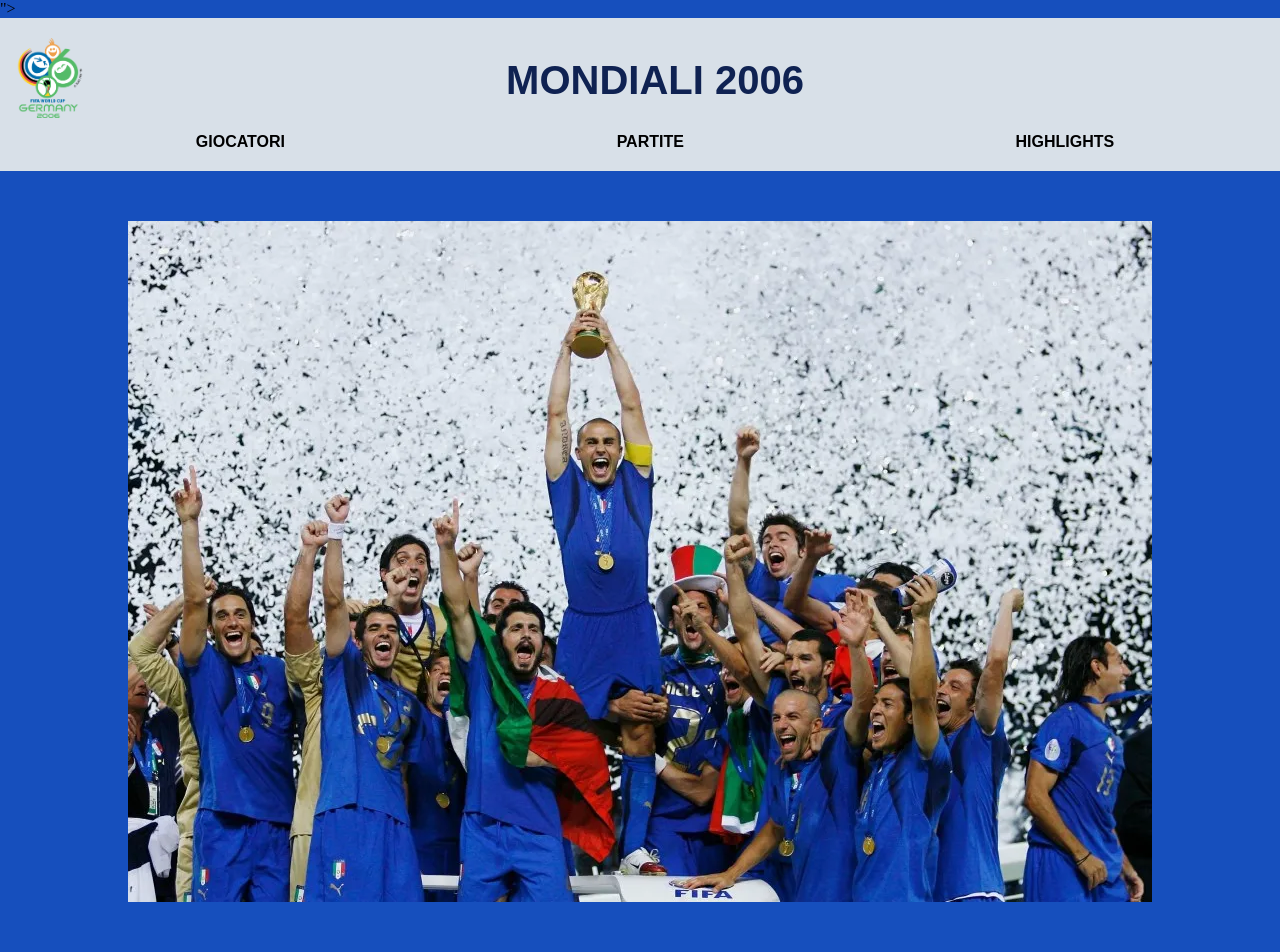
==== principale/index.html @ e50d3bcb "inserimento delle pagine nell'index" ====
<html>
    <head>
        <title>Mondiali 2006</title>">
        <link rel="stylesheet" href="../css/style-pagina-principale.css">
    </head>

    <body>
        <header>
            <h1 id="titolo-header" id="menu-principale">MONDIALI 2006</h1>
            <ul id="menu-principale">
                <li><a href="../pagine/giocatori.html"> GIOCATORI</a></li>
                <li><a href="../pagine/partite.html"> PARTITE</a></li>
                <li><a href="../pagine/highlights.html"> HIGHLIGHTS</a></li>
            </ul>
            <div>
                <a href="../pagine/info-generali.html">
                    <img src="../immagini/logo.png" alt="" class="logo"> 
                </a>
            </div>
        </header>

        <main>
            <img src="../immagini/foto pag home.webp" alt="" class="img-centrata">
        </main>
    </body>
</html>
---- css/style-pagina-principale.css ----
body{
    background-color: #164fbd;
    margin: 0;
    padding: 0;
}

header{
    background: #d8e0e8; padding: 25px 15px 5px 15px; width: 100%;
    font-family: Arial;
    width: 100%;
    position: relative; 
}

#menu-principale{
    display: flex;
    justify-content: space-around;
    align-items: center;
    padding: 15px;      
    margin: 0;
    list-style: none;  
}

#menu-principale li {
    margin: 0 10px;       
    text-decoration: none;
    color: #000;
    
}

a {
    text-decoration: none;
    color: #000;
    font-weight: bold;
}

.img-centrata{
    display: block;
    margin: 50px auto;
    
}

.img-res{
    width: 100%; height: auto;
}

header .logo {
    width: 80px;                 
    height: auto;                
    position: absolute;          
    top: 20px;                   
    left: 10px;                  
}

#titolo-header {
    text-align: center;
    margin: 0;
    color: #0f2252;           
    font-size: 40px;       
    font-weight: bold; 
    padding: 15px;    
}

.logo a {}
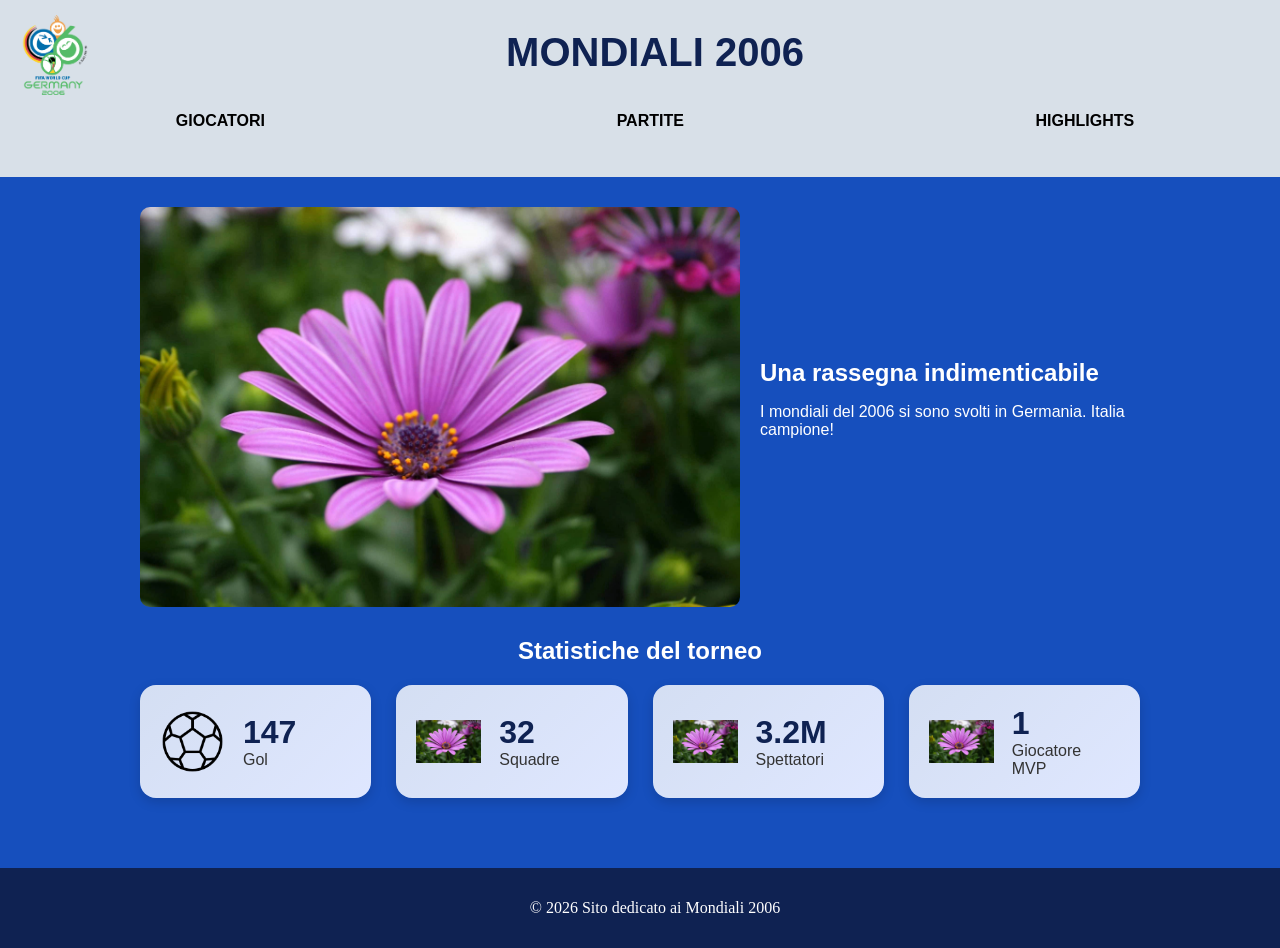
==== commit 1ace8977: "inizio abbellimento e sistemazione pagina home" ====
--- a/principale/index.html
+++ b/principale/index.html
@@ -1,6 +1,6 @@
 <html>
     <head>
-        <title>Mondiali 2006</title>">
+        <title>Mondiali 2006</title>
         <link rel="stylesheet" href="../css/style-pagina-principale.css">
     </head>
 
@@ -13,14 +13,59 @@
                 <li><a href="../pagine/highlights.html"> HIGHLIGHTS</a></li>
             </ul>
             <div>
-                <a href="../pagine/info-generali.html">
-                    <img src="../immagini/logo.png" alt="" class="logo"> 
-                </a>
+                <img src="../immagini/logo.png" alt="" class="logo"> 
             </div>
         </header>
 
         <main>
-            <img src="../immagini/foto pag home.webp" alt="" class="img-centrata">
+            <section class="hero"> 
+                <img src="../immagini/Foto.webp" alt="Germania 2006" class="hero-img"> 
+                <div class="hero-text"> 
+                    <h2>Una rassegna indimenticabile</h2> 
+                    <p>I mondiali del 2006 si sono svolti in Germania. Italia campione!</p> 
+                </div> 
+            </section>
+
+            <section class="stats-section" aria-labelledby="stats-title"> 
+                <h2 id="stats-title">Statistiche del torneo</h2> 
+                <div class="stats-row"> 
+                    <div class="stat"> 
+                        <img src="../immagini/icona .png" alt="Gol" class="stat-icon"> 
+                        <div class="stat-body"> 
+                            <div class="stat-number">147</div> 
+                            <div class="stat-label">Gol</div> 
+                        </div> 
+                    </div> 
+
+                    <div class="stat"> 
+                        <img src="../immagini/Foto.webp" alt="Squadre" class="stat-icon"> 
+                        <div class="stat-body"> 
+                            <div class="stat-number">32</div> 
+                            <div class="stat-label">Squadre</div> 
+                        </div> 
+                    </div> 
+                    <div class="stat"> 
+                        <img src="../immagini/Foto.webp" alt="Spettatori" class="stat-icon"> 
+                        <div class="stat-body"> 
+                            <div class="stat-number">3.2M</div> 
+                            <div class="stat-label">Spettatori</div> 
+                        </div> 
+                    </div> 
+                    <div class="stat"> 
+                        <img src="../immagini/Foto.webp" alt="Giocatore MVP" class="stat-icon"> 
+                        <div class="stat-body"> 
+                            <div class="stat-number">1</div> 
+                            <div class="stat-label">Giocatore MVP</div> 
+                        </div> 
+                    </div> 
+                </div> 
+            </section>
+
         </main>
+        
     </body>
+
+    <footer>
+    <p>© 2026 Sito dedicato ai Mondiali 2006</p>
+  </footer>
 </html>
--- a/css/style-pagina-principale.css
+++ b/css/style-pagina-principale.css
@@ -1,13 +1,15 @@
+body,
+html{padding:0; margin:0;}
+
 body{
     background-color: #164fbd;
-    margin: 0;
-    padding: 0;
 }
 
 header{
-    background: #d8e0e8; padding: 25px 15px 5px 15px; width: 100%;
+    background: #d8e0e8; 
+    padding: 20px 15px; 
+    width: 100%;
     font-family: Arial;
-    width: 100%;
     position: relative; 
 }
 
@@ -15,15 +17,17 @@
     display: flex;
     justify-content: space-around;
     align-items: center;
-    padding: 15px;      
+    gap: 30px;
+    padding: 15px 0;      
     margin: 0;
     list-style: none;  
 }
 
 #menu-principale li {
-    margin: 0 10px;       
+    margin: 0;       
     text-decoration: none;
     color: #000;
+    font-size: 16px;
     
 }
 
@@ -31,6 +35,19 @@
     text-decoration: none;
     color: #000;
     font-weight: bold;
+}
+#menu-principale li a {
+    display: block;
+    padding: 12px 20px;
+    border-radius: 5px;
+    transition: all 0.3s ease;
+}
+
+#menu-principale li a:hover {
+    background-color: #164fbd;
+    color: #d8e0e8;
+    transform: scale(1.05);
+    box-shadow: 0 4px 8px rgba(0, 0, 0, 0.2);
 }
 
 .img-centrata{
@@ -40,15 +57,16 @@
 }
 
 .img-res{
-    width: 100%; height: auto;
+    width: 100%; 
+    height: auto;
 }
 
 header .logo {
     width: 80px;                 
     height: auto;                
     position: absolute;          
-    top: 20px;                   
-    left: 10px;                  
+    top: 15px;                   
+    left: 15px;                  
 }
 
 #titolo-header {
@@ -57,7 +75,81 @@
     color: #0f2252;           
     font-size: 40px;       
     font-weight: bold; 
-    padding: 15px;    
+    padding: 10px 80px;    
 }
 
-.logo a {}+main {
+    max-width: 1000px;
+    margin: 0 auto;
+    padding: 30px 15px;
+    color: #fff;
+    font-family: Arial, sans-serif;
+}
+
+.hero { display: flex; gap: 20px; align-items: center; margin-bottom: 30px; } 
+.hero-img { width: 60%; max-width: 600px; height: auto; border-radius: 10px; object-fit: cover; } 
+.hero-text h2 { margin: 0 0 8px 0; }
+
+.stats-section {
+  margin: 20px 0 40px;
+}
+
+.stats-section h2 {
+  margin-bottom: 20px;
+  text-align: center;
+}
+
+.stats-row {
+  display: flex;
+  gap: 25px;
+  justify-content: space-between;
+  flex-wrap: nowrap;
+}
+
+.stat {
+  flex: 1;
+  display: flex;
+  align-items: center;
+  gap: 18px;
+  padding: 20px;
+  border-radius: 16px;
+
+  background: linear-gradient(135deg, #ffffffd0, #dfe7ff);
+
+  box-shadow: 0 4px 12px rgba(0,0,0,0.15);
+
+  transition: transform .25s ease, box-shadow .25s ease;
+}
+
+.stat:hover {
+  transform: translateY(-6px) scale(1.03);
+  box-shadow: 0 8px 20px rgba(0,0,0,0.25);
+}
+
+.stat-icon {
+  width: 65px;
+  height: 65px;
+  object-fit: contain;
+}
+
+.stat-number {
+  font-size: 2rem;
+  font-weight: 700;
+  color: #0f2252;
+}
+
+.stat-label {
+  font-size: 1rem;
+  color: #333;
+}
+
+
+
+
+footer {
+    text-align: center;
+    padding: 15px;
+    background: #0f2252;
+    color: #fff;
+    width: 100%;
+}
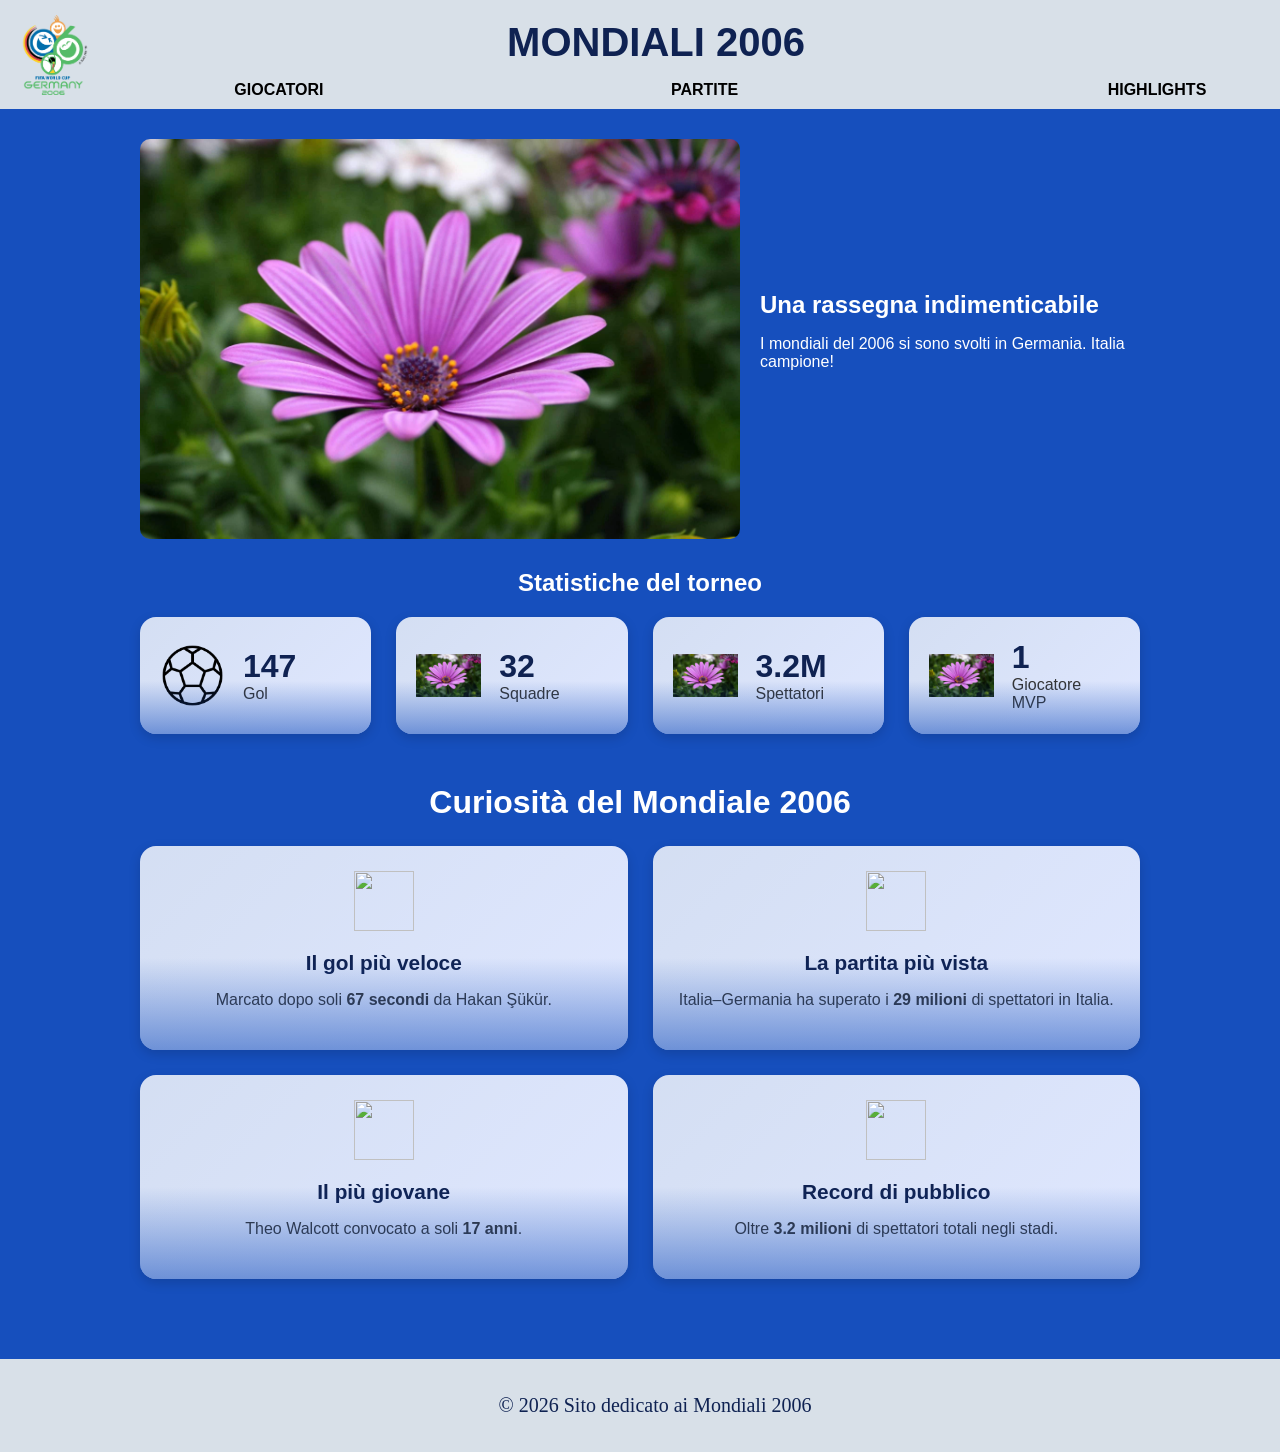
==== commit a1fcfba8: "continuo sistemazione e abbellimento pagina principale" ====
--- a/principale/index.html
+++ b/principale/index.html
@@ -61,6 +61,39 @@
                 </div> 
             </section>
 
+            <section class="curiosita-section">
+                <h2 class="curiosita-title">Curiosità del Mondiale 2006</h2>
+                
+                <div class="curiosita-grid">
+
+                    <div class="curiosita-card">
+                        <img src="../immagini/icona-gol.png" class="curiosita-icon" alt="">
+                        <h3>Il gol più veloce</h3>
+                        <p>Marcato dopo soli <strong>67 secondi</strong> da Hakan Şükür.</p>
+                    </div>
+
+                    <div class="curiosita-card">
+                        <img src="../immagini/icona-stadio.png" class="curiosita-icon" alt="">
+                        <h3>La partita più vista</h3>
+                        <p>Italia–Germania ha superato i <strong>29 milioni</strong> di spettatori in Italia.</p>
+                    </div>
+
+                    <div class="curiosita-card">
+                        <img src="../immagini/icona-giocatore.png" class="curiosita-icon" alt="">
+                        <h3>Il più giovane</h3>
+                        <p>Theo Walcott convocato a soli <strong>17 anni</strong>.</p>
+                    </div>
+
+                    <div class="curiosita-card">
+                        <img src="../immagini/icona-trofeo.png" class="curiosita-icon" alt="">
+                        <h3>Record di pubblico</h3>
+                        <p>Oltre <strong>3.2 milioni</strong> di spettatori totali negli stadi.</p>
+                    </div>
+
+                </div>
+            </section>
+
+
         </main>
         
     </body>
--- a/css/style-pagina-principale.css
+++ b/css/style-pagina-principale.css
@@ -6,20 +6,22 @@
 }
 
 header{
-    background: #d8e0e8; 
-    padding: 20px 15px; 
+    background: #d8e0e8;
+    padding: 20px 16px;  
     width: 100%;
     font-family: Arial;
-    position: relative; 
-}
+    position: relative;
+}
+
+
 
 #menu-principale{
     display: flex;
     justify-content: space-around;
     align-items: center;
     gap: 30px;
-    padding: 15px 0;      
-    margin: 0;
+    padding: 0; 
+    margin-top: 8px;    
     list-style: none;  
 }
 
@@ -38,16 +40,15 @@
 }
 #menu-principale li a {
     display: block;
-    padding: 12px 20px;
-    border-radius: 5px;
+    padding: 10px 15px;
     transition: all 0.3s ease;
+    position: absolute;
+    bottom: 0;
 }
 
 #menu-principale li a:hover {
     background-color: #164fbd;
     color: #d8e0e8;
-    transform: scale(1.05);
-    box-shadow: 0 4px 8px rgba(0, 0, 0, 0.2);
 }
 
 .img-centrata{
@@ -75,7 +76,7 @@
     color: #0f2252;           
     font-size: 40px;       
     font-weight: bold; 
-    padding: 10px 80px;    
+    padding: 0;    
 }
 
 main {
@@ -91,56 +92,130 @@
 .hero-text h2 { margin: 0 0 8px 0; }
 
 .stats-section {
-  margin: 20px 0 40px;
+    margin: 20px 0 40px;
 }
 
 .stats-section h2 {
-  margin-bottom: 20px;
-  text-align: center;
+    margin-bottom: 20px;
+    text-align: center;
 }
 
 .stats-row {
-  display: flex;
-  gap: 25px;
-  justify-content: space-between;
-  flex-wrap: nowrap;
-}
+    display: flex;
+    gap: 25px;
+    justify-content: space-between;
+    flex-wrap: nowrap;
+}
+
 
 .stat {
-  flex: 1;
-  display: flex;
-  align-items: center;
-  gap: 18px;
-  padding: 20px;
-  border-radius: 16px;
-
-  background: linear-gradient(135deg, #ffffffd0, #dfe7ff);
-
-  box-shadow: 0 4px 12px rgba(0,0,0,0.15);
-
-  transition: transform .25s ease, box-shadow .25s ease;
+    flex: 1;
+    display: flex;
+    align-items: center;
+    gap: 18px;
+    padding: 22px 20px;
+    border-radius: 16px;
+    position: relative;
+    overflow: hidden;
+    background: linear-gradient(135deg, #ffffffd0, #dfe7ff);
+    box-shadow: 0 4px 12px rgba(0,0,0,0.15);
+    transition: transform .25s ease, box-shadow .25s ease;
 }
 
 .stat:hover {
-  transform: translateY(-6px) scale(1.03);
-  box-shadow: 0 8px 20px rgba(0,0,0,0.25);
+    transform: translateY(-6px) scale(1.03);
+    box-shadow: 0 8px 20px rgba(0,0,0,0.25);
+}
+
+.stat::after {
+    content: "";
+    position: absolute;
+    bottom: 0;
+    left: 0;
+    width: 100%;
+    height: 45%;
+    background: linear-gradient(to top, rgba(22, 79, 189, 0.55), rgba(22, 79, 189, 0));
+    pointer-events: none;
 }
 
 .stat-icon {
-  width: 65px;
-  height: 65px;
-  object-fit: contain;
+    width: 65px;
+    height: 65px;
+    object-fit: contain;
 }
 
 .stat-number {
-  font-size: 2rem;
-  font-weight: 700;
-  color: #0f2252;
+    font-size: 2rem;
+    font-weight: 700;
+    color: #0f2252;
 }
 
 .stat-label {
-  font-size: 1rem;
-  color: #333;
+    font-size: 1rem;
+    color: #333;
+}
+
+
+
+.curiosita-section {
+    margin: 50px 0;
+    text-align: center;
+}
+
+.curiosita-title {
+    font-size: 2rem;
+    margin-bottom: 25px;
+    color: #ffffff;
+}
+
+.curiosita-grid {
+    display: grid;
+    grid-template-columns: repeat(2, 1fr);
+    gap: 25px;
+}
+
+.curiosita-card {
+    padding: 25px 20px;
+    border-radius: 16px;
+    box-shadow: 0 4px 12px rgba(0,0,0,0.15);
+    transition: transform .25s ease, box-shadow .25s ease;
+    background: linear-gradient(135deg, #ffffffd0, #dfe7ff);
+    position: relative;   
+    overflow: hidden;    
+}
+
+
+.curiosita-card::after { 
+    content: ""; 
+    position: absolute; 
+    bottom: 0; 
+    left: 0; 
+    width: 100%; 
+    height: 45%; 
+    background: linear-gradient(to top, rgba(22, 79, 189, 0.55), rgba(22, 79, 189, 0)); 
+    pointer-events: none; 
+}
+
+.curiosita-card:hover {
+    transform: translateY(-6px) scale(1.03);
+    box-shadow: 0 10px 25px rgba(0,0,0,0.25);
+}
+
+.curiosita-icon {
+    width: 60px;
+    height: 60px;
+    margin-bottom: 12px;
+}
+
+.curiosita-card h3 {
+    margin: 8px 0;
+    color: #0f2252;
+    font-size: 1.3rem;
+}
+
+.curiosita-card p {
+    color: #333;
+    font-size: 1rem;
 }
 
 
@@ -149,7 +224,8 @@
 footer {
     text-align: center;
     padding: 15px;
-    background: #0f2252;
-    color: #fff;
+    background: #d8e0e8; 
+    color: #0f2252;
     width: 100%;
-}
+    font-size: 20px;
+}
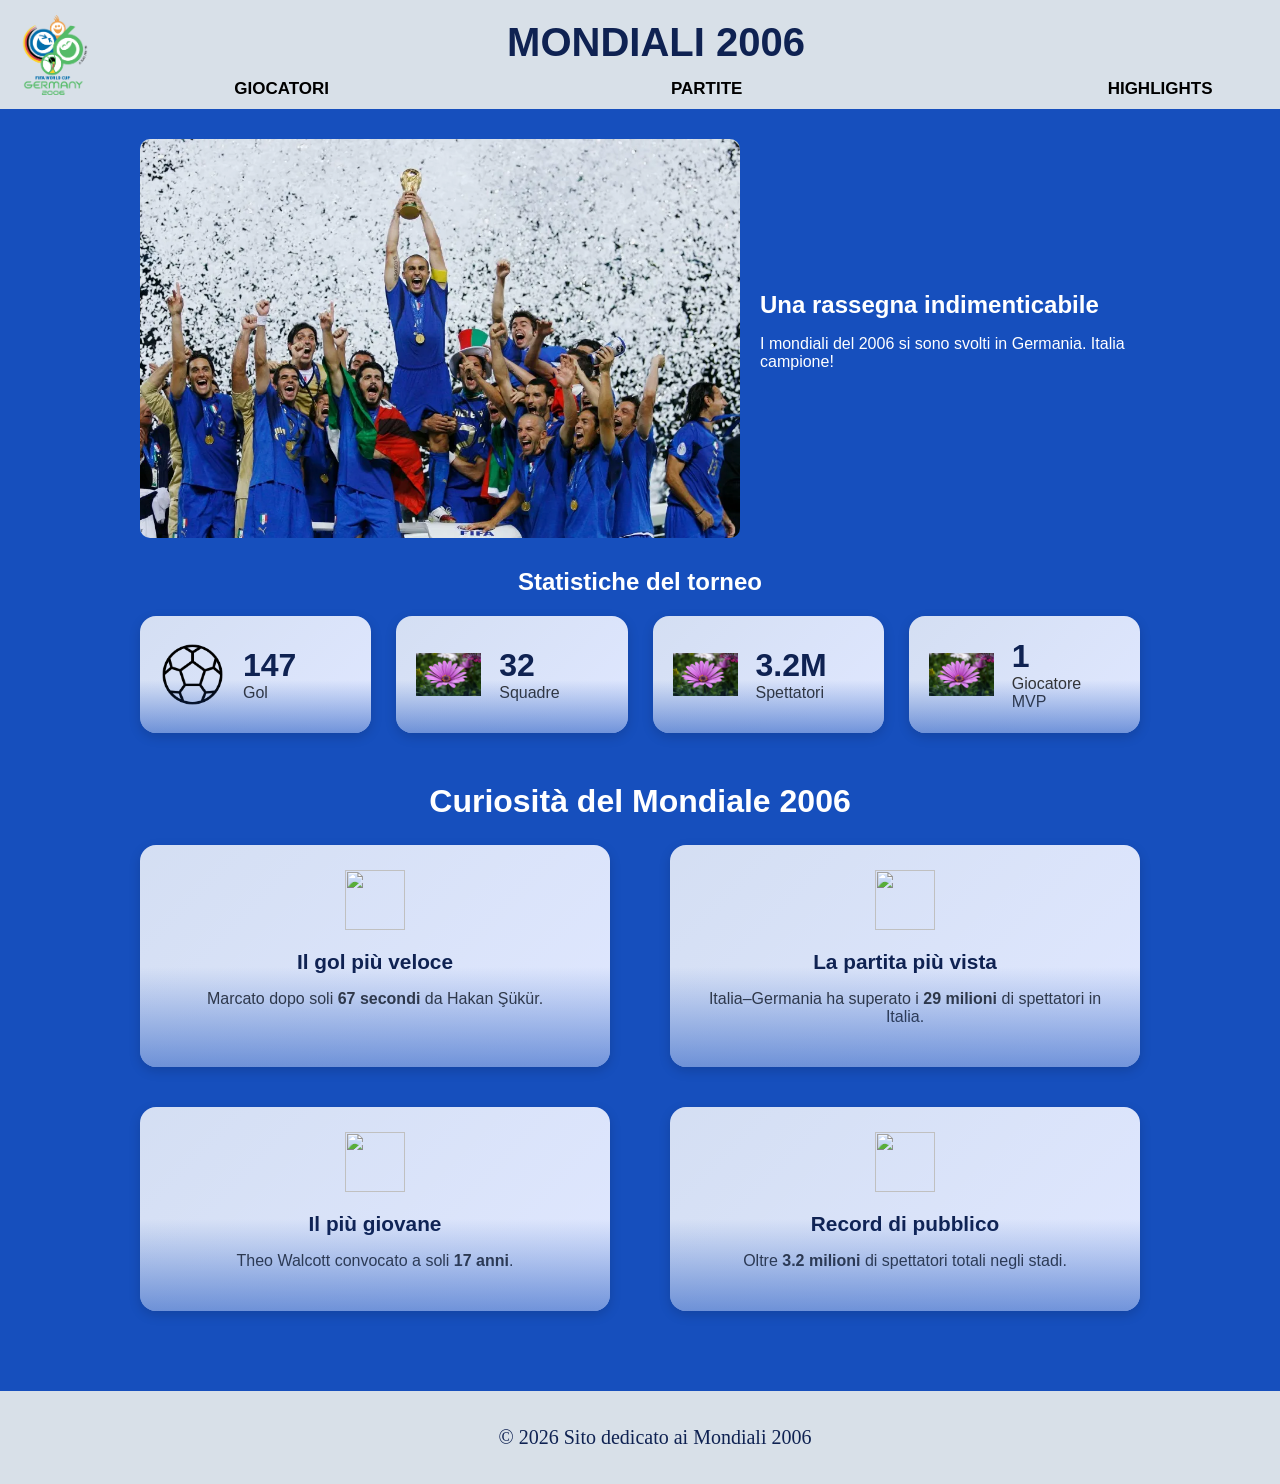
==== commit 48ff9666: "finita la sistemazione dello stile della pagina home" ====
--- a/principale/index.html
+++ b/principale/index.html
@@ -6,20 +6,19 @@
 
     <body>
         <header>
-            <h1 id="titolo-header" id="menu-principale">MONDIALI 2006</h1>
+            <img src="../immagini/logo.png" alt="" class="logo"> 
+
+            <h1 id="titolo-header">MONDIALI 2006</h1>
             <ul id="menu-principale">
                 <li><a href="../pagine/giocatori.html"> GIOCATORI</a></li>
                 <li><a href="../pagine/partite.html"> PARTITE</a></li>
                 <li><a href="../pagine/highlights.html"> HIGHLIGHTS</a></li>
             </ul>
-            <div>
-                <img src="../immagini/logo.png" alt="" class="logo"> 
-            </div>
         </header>
 
         <main>
             <section class="hero"> 
-                <img src="../immagini/Foto.webp" alt="Germania 2006" class="hero-img"> 
+                <img src="../immagini/foto pag home.webp" alt="Germania 2006" class="hero-img"> 
                 <div class="hero-text"> 
                     <h2>Una rassegna indimenticabile</h2> 
                     <p>I mondiali del 2006 si sono svolti in Germania. Italia campione!</p> 
--- a/css/style-pagina-principale.css
+++ b/css/style-pagina-principale.css
@@ -13,8 +13,6 @@
     position: relative;
 }
 
-
-
 #menu-principale{
     display: flex;
     justify-content: space-around;
@@ -38,28 +36,20 @@
     color: #000;
     font-weight: bold;
 }
+
 #menu-principale li a {
     display: block;
     padding: 10px 15px;
     transition: all 0.3s ease;
     position: absolute;
     bottom: 0;
+    font-size: 17px;
 }
 
 #menu-principale li a:hover {
     background-color: #164fbd;
     color: #d8e0e8;
-}
-
-.img-centrata{
-    display: block;
-    margin: 50px auto;
-    
-}
-
-.img-res{
-    width: 100%; 
-    height: auto;
+    box-shadow: 0 4px 10px rgba(0,0,0,0.25);
 }
 
 header .logo {
@@ -87,9 +77,27 @@
     font-family: Arial, sans-serif;
 }
 
-.hero { display: flex; gap: 20px; align-items: center; margin-bottom: 30px; } 
-.hero-img { width: 60%; max-width: 600px; height: auto; border-radius: 10px; object-fit: cover; } 
-.hero-text h2 { margin: 0 0 8px 0; }
+.hero { 
+    display: flex;
+    gap: 20px; 
+    align-items: center;
+    margin-bottom: 30px; 
+} 
+
+.hero-img {
+    width: 60%;
+    max-width: 600px;
+    height: auto;
+    border-radius: 10px;
+
+    flex-shrink: 0;        
+    object-fit: contain;   
+    object-position: center;
+}
+
+.hero-text h2 { 
+    margin: 0 0 8px 0; 
+}
 
 .stats-section {
     margin: 20px 0 40px;
@@ -171,7 +179,7 @@
 .curiosita-grid {
     display: grid;
     grid-template-columns: repeat(2, 1fr);
-    gap: 25px;
+    gap: 40px 60px;
 }
 
 .curiosita-card {
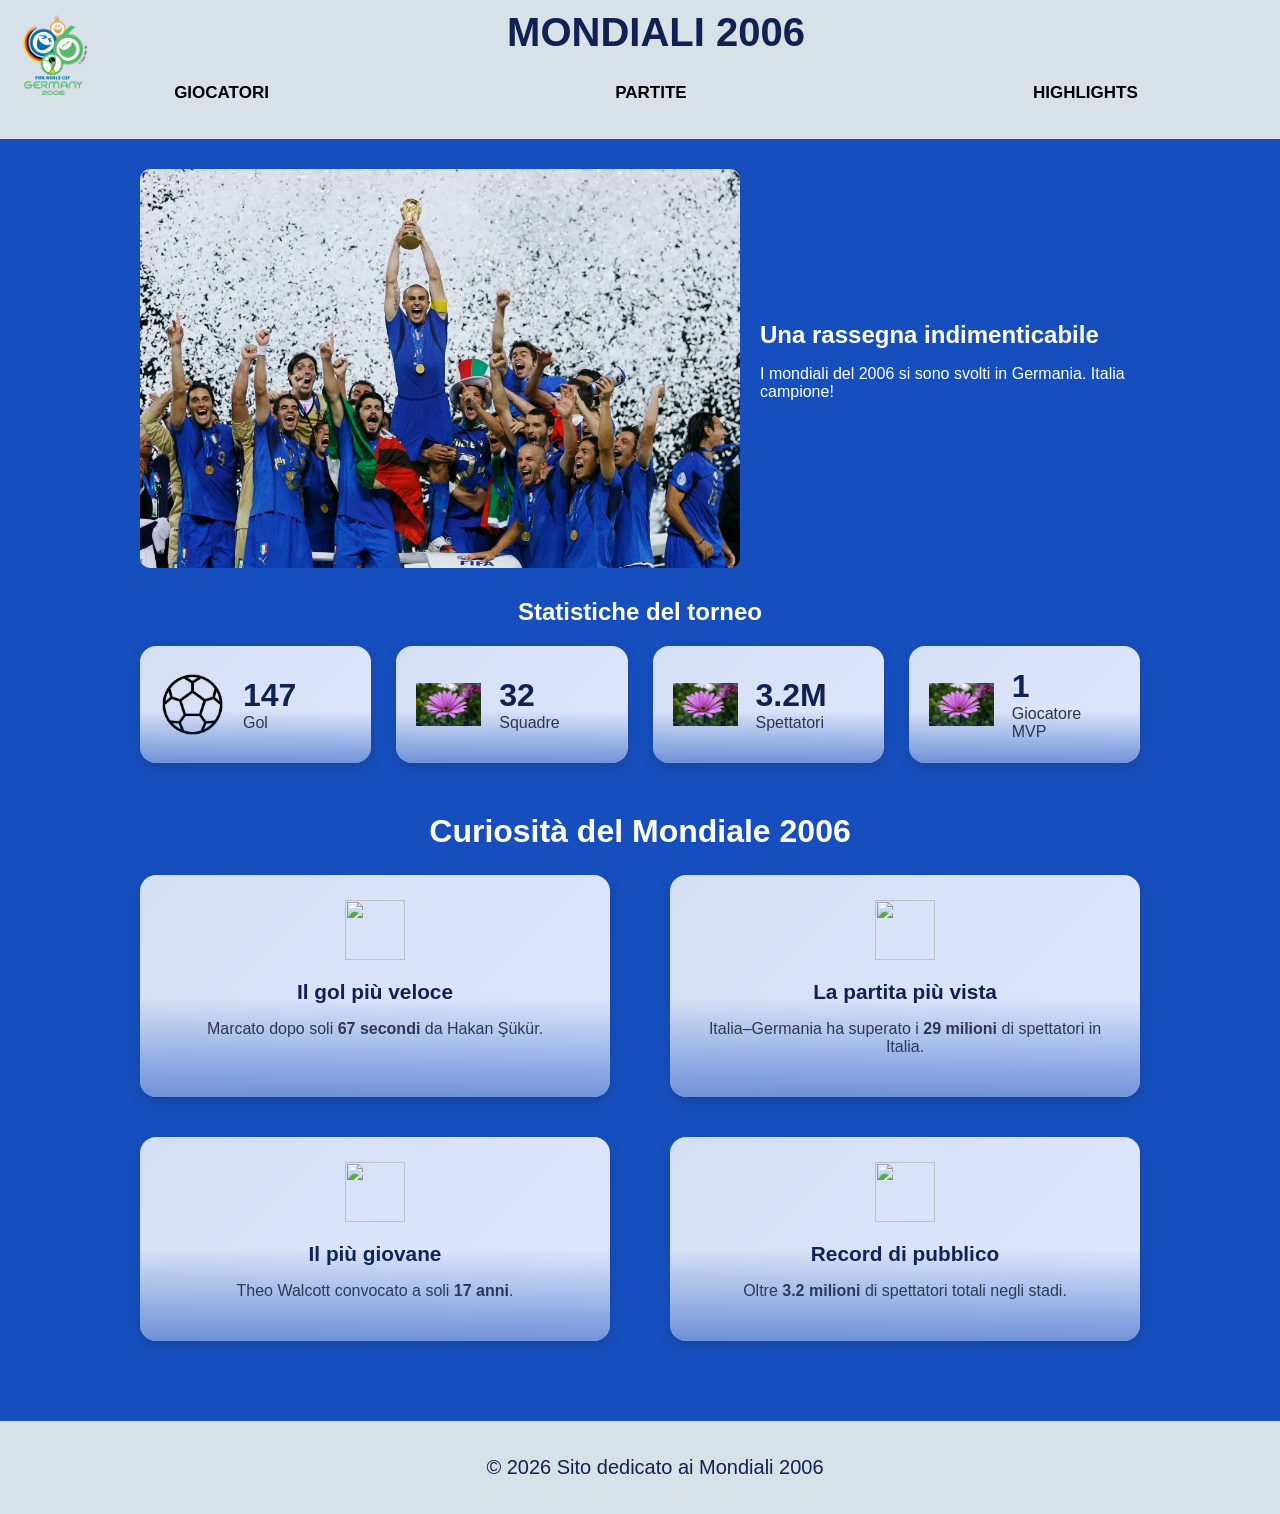
==== commit e145ac43: "stile bem pagina principale e pagina adattiva" ====
--- a/principale/index.html
+++ b/principale/index.html
@@ -88,16 +88,15 @@
                         <h3>Record di pubblico</h3>
                         <p>Oltre <strong>3.2 milioni</strong> di spettatori totali negli stadi.</p>
                     </div>
-
                 </div>
             </section>
-
-
+            
+            
         </main>
         
     </body>
-
+    
     <footer>
     <p>© 2026 Sito dedicato ai Mondiali 2006</p>
-  </footer>
+    </footer>
 </html>
--- a/css/style-pagina-principale.css
+++ b/css/style-pagina-principale.css
@@ -1,122 +1,164 @@
-body,
-html{padding:0; margin:0;}
-
-body{
+/* RESET BASE */
+html,
+body {
+    padding: 0;
+    margin: 0;
+}
+
+/* ===========================
+   BODY
+=========================== */
+
+body {
     background-color: #164fbd;
-}
-
-header{
+    font-family: Arial, sans-serif;
+}
+
+/* ===========================
+   HEADER (BEM + tuo codice)
+=========================== */
+
+header,
+.header {
     background: #d8e0e8;
-    padding: 20px 16px;  
+    padding: 10px 16px;
     width: 100%;
-    font-family: Arial;
     position: relative;
 }
 
-#menu-principale{
+/* logo = elemento BEM: header__logo */
+header .logo,
+.header__logo {
+    width: 80px;
+    height: auto;
+    position: absolute;
+    top: 15px;
+    left: 15px;
+}
+
+/* titolo = header__title */
+#titolo-header,
+.header__title {
+    text-align: center;
+    margin: 0;
+    color: #0f2252;
+    font-size: 40px;
+    font-weight: bold;
+    padding: 0px 0px 10px 0px;
+}
+
+/* menu = header__nav */
+#menu-principale,
+.header__nav {
     display: flex;
     justify-content: space-around;
     align-items: center;
     gap: 30px;
-    padding: 0; 
-    margin-top: 8px;    
-    list-style: none;  
-}
-
-#menu-principale li {
-    margin: 0;       
+    padding: 0;
+    margin-top: 8px;
+    list-style: none;
+}
+
+/* voce menu = header__nav-item */
+#menu-principale li,
+.header__nav-item {
+    margin: 0;
     text-decoration: none;
     color: #000;
     font-size: 16px;
-    
-}
-
-a {
+}
+
+/* link = header__nav-link */
+a,
+.header__nav-link {
     text-decoration: none;
     color: #000;
     font-weight: bold;
 }
 
-#menu-principale li a {
+/* link nel menu (tolgo solo il position:absolute che rompe il layout) */
+#menu-principale li a,
+.header__nav-link {
     display: block;
     padding: 10px 15px;
     transition: all 0.3s ease;
-    position: absolute;
-    bottom: 0;
     font-size: 17px;
-}
-
-#menu-principale li a:hover {
+    position: static;
+    
+}
+
+#menu-principale li a:hover,
+.header__nav-link:hover {
     background-color: #164fbd;
     color: #d8e0e8;
     box-shadow: 0 4px 10px rgba(0,0,0,0.25);
 }
 
-header .logo {
-    width: 80px;                 
-    height: auto;                
-    position: absolute;          
-    top: 15px;                   
-    left: 15px;                  
-}
-
-#titolo-header {
-    text-align: center;
-    margin: 0;
-    color: #0f2252;           
-    font-size: 40px;       
-    font-weight: bold; 
-    padding: 0;    
-}
-
-main {
+/* ===========================
+   MAIN (BEM: page-main)
+=========================== */
+
+main,
+.page-main {
     max-width: 1000px;
     margin: 0 auto;
     padding: 30px 15px;
     color: #fff;
-    font-family: Arial, sans-serif;
-}
-
-.hero { 
+}
+
+/* ===========================
+   HERO (già ok, aggiungo BEM)
+=========================== */
+
+.hero,
+.hero-block {
     display: flex;
-    gap: 20px; 
+    gap: 20px;
     align-items: center;
-    margin-bottom: 30px; 
-} 
-
-.hero-img {
+    margin-bottom: 30px;
+}
+
+.hero-img,
+.hero__img {
     width: 60%;
     max-width: 600px;
     height: auto;
     border-radius: 10px;
-
-    flex-shrink: 0;        
-    object-fit: contain;   
+    flex-shrink: 0;
+    object-fit: contain;
     object-position: center;
 }
 
-.hero-text h2 { 
-    margin: 0 0 8px 0; 
-}
-
-.stats-section {
+.hero-text h2,
+.hero__title {
+    margin: 0 0 8px 0;
+}
+
+/* ===========================
+   STATS SECTION (BEM)
+=========================== */
+
+.stats-section,
+.stats {
     margin: 20px 0 40px;
 }
 
-.stats-section h2 {
+.stats-section h2,
+.stats__title {
     margin-bottom: 20px;
     text-align: center;
 }
 
-.stats-row {
+.stats-row,
+.stats__row {
     display: flex;
     gap: 25px;
     justify-content: space-between;
     flex-wrap: nowrap;
 }
 
-
-.stat {
+.stat,
+.stats__item {
     flex: 1;
     display: flex;
     align-items: center;
@@ -130,12 +172,14 @@
     transition: transform .25s ease, box-shadow .25s ease;
 }
 
-.stat:hover {
+.stat:hover,
+.stats__item:hover {
     transform: translateY(-6px) scale(1.03);
     box-shadow: 0 8px 20px rgba(0,0,0,0.25);
 }
 
-.stat::after {
+.stat::after,
+.stats__item::after {
     content: "";
     position: absolute;
     bottom: 0;
@@ -146,94 +190,233 @@
     pointer-events: none;
 }
 
-.stat-icon {
+.stat-icon,
+.stats__icon {
     width: 65px;
     height: 65px;
     object-fit: contain;
 }
 
-.stat-number {
+.stat-number,
+.stats__number {
     font-size: 2rem;
     font-weight: 700;
     color: #0f2252;
 }
 
-.stat-label {
+.stat-label,
+.stats__label {
     font-size: 1rem;
     color: #333;
 }
 
-
-
-.curiosita-section {
+/* ===========================
+   CURIOSITÀ SECTION (BEM)
+=========================== */
+
+.curiosita-section,
+.curiosita {
     margin: 50px 0;
     text-align: center;
 }
 
-.curiosita-title {
+.curiosita-title,
+.curiosita__title {
     font-size: 2rem;
     margin-bottom: 25px;
     color: #ffffff;
 }
 
-.curiosita-grid {
+.curiosita-grid,
+.curiosita__grid {
     display: grid;
     grid-template-columns: repeat(2, 1fr);
     gap: 40px 60px;
 }
 
-.curiosita-card {
+.curiosita-card,
+.curiosita__card {
     padding: 25px 20px;
     border-radius: 16px;
     box-shadow: 0 4px 12px rgba(0,0,0,0.15);
     transition: transform .25s ease, box-shadow .25s ease;
     background: linear-gradient(135deg, #ffffffd0, #dfe7ff);
-    position: relative;   
-    overflow: hidden;    
-}
-
-
-.curiosita-card::after { 
-    content: ""; 
-    position: absolute; 
-    bottom: 0; 
-    left: 0; 
-    width: 100%; 
-    height: 45%; 
-    background: linear-gradient(to top, rgba(22, 79, 189, 0.55), rgba(22, 79, 189, 0)); 
-    pointer-events: none; 
-}
-
-.curiosita-card:hover {
+    position: relative;
+    overflow: hidden;
+}
+
+.curiosita-card::after,
+.curiosita__card::after {
+    content: "";
+    position: absolute;
+    bottom: 0;
+    left: 0;
+    width: 100%;
+    height: 45%;
+    background: linear-gradient(to top, rgba(22, 79, 189, 0.55), rgba(22, 79, 189, 0));
+    pointer-events: none;
+}
+
+.curiosita-card:hover,
+.curiosita__card:hover {
     transform: translateY(-6px) scale(1.03);
     box-shadow: 0 10px 25px rgba(0,0,0,0.25);
 }
 
-.curiosita-icon {
+.curiosita-icon,
+.curiosita__icon {
     width: 60px;
     height: 60px;
     margin-bottom: 12px;
 }
 
-.curiosita-card h3 {
+.curiosita-card h3,
+.curiosita__card-title {
     margin: 8px 0;
     color: #0f2252;
     font-size: 1.3rem;
 }
 
-.curiosita-card p {
+.curiosita-card p,
+.curiosita__card-text {
     color: #333;
     font-size: 1rem;
 }
 
-
-
-
-footer {
+/* ===========================
+   FOOTER (BEM)
+=========================== */
+
+footer,
+.footer {
     text-align: center;
     padding: 15px;
-    background: #d8e0e8; 
+    background: #d8e0e8;
     color: #0f2252;
     width: 100%;
     font-size: 20px;
 }
+
+/* ===========================
+   RESPONSIVE
+=========================== */
+
+/* Tablet / smartphone */
+/* ===========================
+   RESPONSIVE — TABLET
+=========================== */
+
+@media (max-width: 900px) {
+    #menu-principale,
+    .header__nav {
+        justify-content: center;   /* invece di space-around */
+        gap: 10px;                 /* riduce la distanza tra le voci */
+    }
+
+    /* HERO in colonna */
+    .hero,
+    .hero-block {
+        flex-direction: column;
+        text-align: center;
+    }
+
+    .hero-img,
+    .hero__img {
+        width: 100%;
+    }
+
+    /* STATISTICHE in colonna */
+    .stats-row,
+    .stats__row {
+        flex-direction: column;
+        gap: 20px;
+    }
+
+    .stat,
+    .stats__item {
+        width: 90%;
+        margin: 0 auto;
+    }
+
+    /* CURIOSITÀ in colonna */
+    .curiosita-grid,
+    .curiosita__grid {
+        grid-template-columns: 1fr;
+        gap: 30px;
+    }
+
+    .curiosita-card,
+    .curiosita__card {
+        width: 90%;
+        margin: 0 auto;
+    }
+
+    /* MENU diventa più morbido */
+    #menu-principale,
+    .header__nav {
+        gap: 15px;
+        flex-wrap: wrap;
+    }
+}
+
+/* ===========================
+   RESPONSIVE — SMARTPHONE
+=========================== */
+
+@media (max-width: 600px) {
+
+    /* MENU VERTICALE */
+    #menu-principale,
+    .header__nav {
+        flex-direction: column;
+        align-items: center;
+        gap: 10px;
+    }
+
+    #menu-principale li a,
+    .header__nav-link {
+        position: static;     /* fondamentale per farlo funzionare */
+        padding: 8px 12px;
+        font-size: 16px;
+    }
+
+    /* TITOLO più piccolo */
+    #titolo-header,
+    .header__title {
+        font-size: 28px;
+        padding-top: 10px;
+    }
+
+    /* LOGO più piccolo */
+    header .logo,
+    .header__logo {
+        width: 60px;
+        top: 10px;
+        left: 10px;
+    }
+
+    /* STATISTICHE più piccole */
+    .stat,
+    .stats__item {
+        transform: scale(0.95);
+    }
+
+    /* CURIOSITÀ più piccole */
+    .curiosita-card,
+    .curiosita__card {
+        transform: scale(0.95);
+    }
+
+    /* FOOTER adattivo */
+    footer,
+    .footer {
+        font-size: 16px;
+        padding: 12px;
+    }
+
+    /* MAIN più stretto */
+    main,
+    .page-main {
+        padding: 20px 10px;
+    }
+}
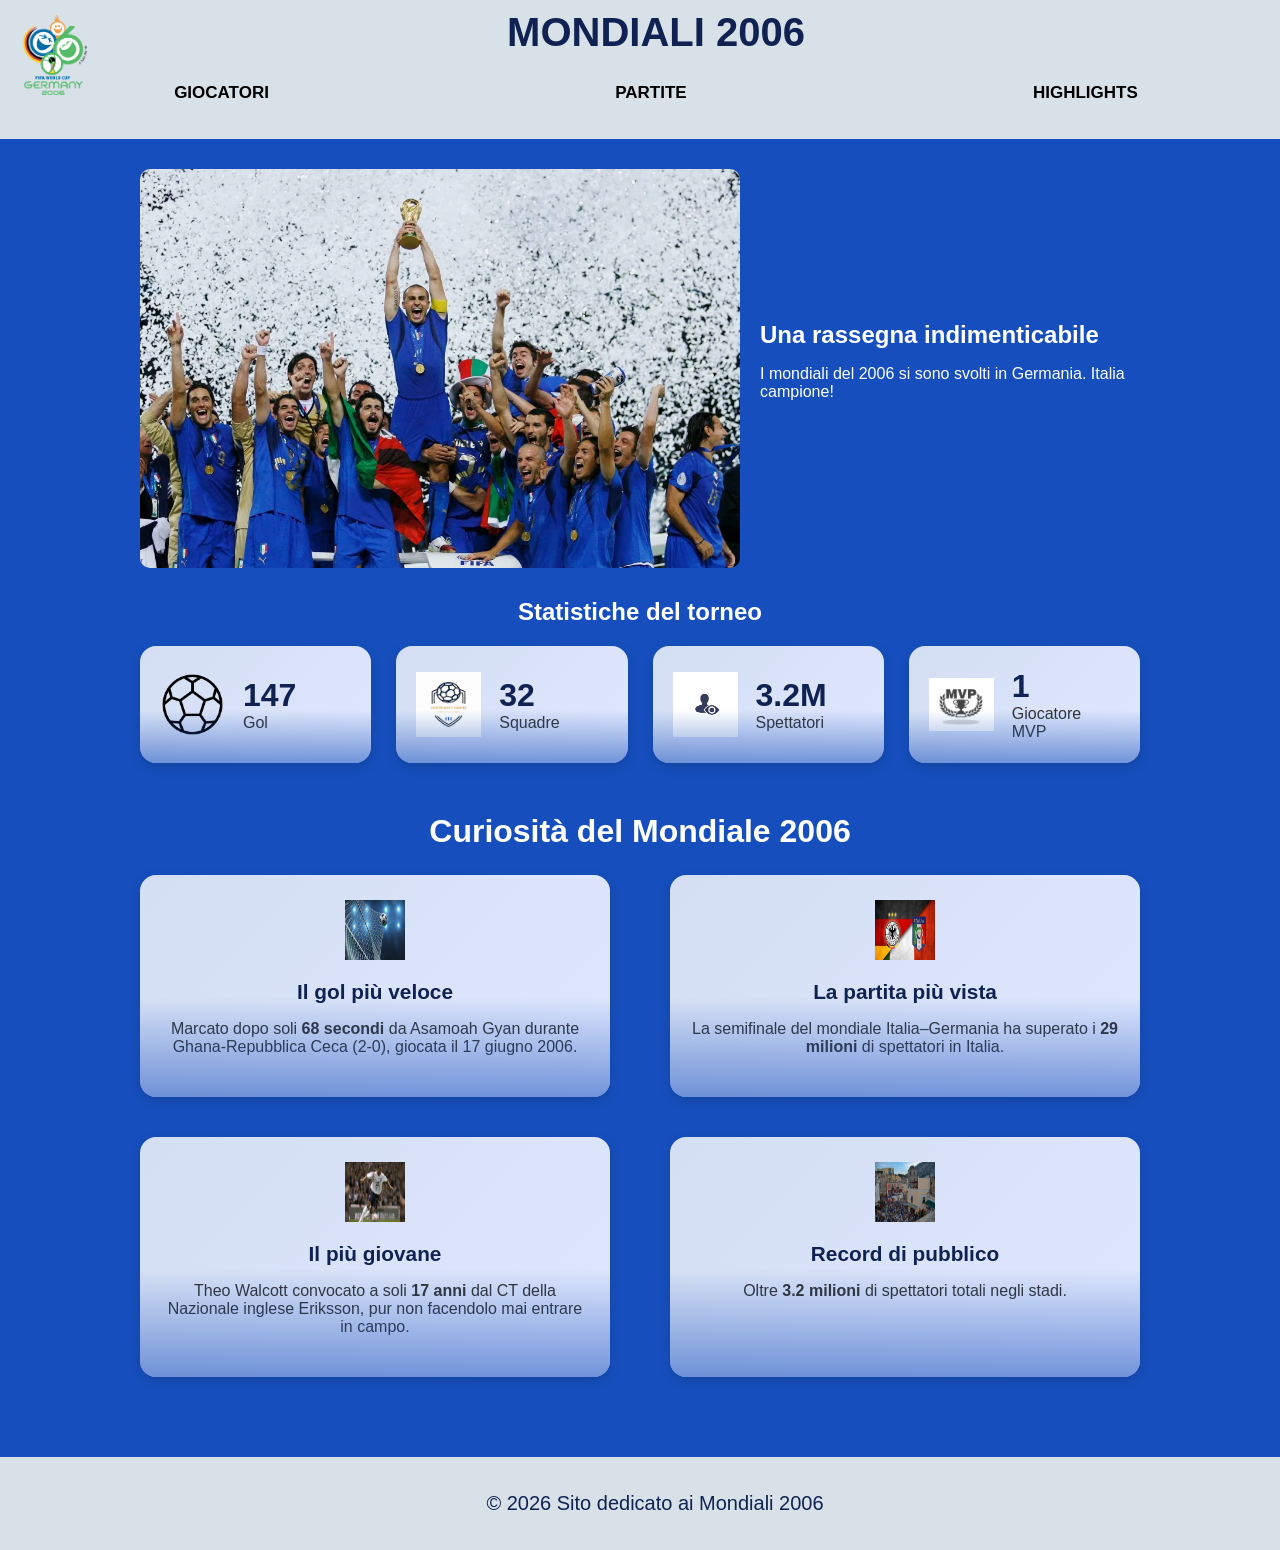
==== commit 4b4d5de7: "Inserimento di tutte le immagini mancanti (loghi nella home e immagini nelle altre pagine). Sistemaz" ====
--- a/principale/index.html
+++ b/principale/index.html
@@ -37,21 +37,21 @@
                     </div> 
 
                     <div class="stat"> 
-                        <img src="../immagini/Foto.webp" alt="Squadre" class="stat-icon"> 
+                        <img src="../immagini/icona_loghi_squadra.avif" alt="Squadre" class="stat-icon"> 
                         <div class="stat-body"> 
                             <div class="stat-number">32</div> 
                             <div class="stat-label">Squadre</div> 
                         </div> 
                     </div> 
                     <div class="stat"> 
-                        <img src="../immagini/Foto.webp" alt="Spettatori" class="stat-icon"> 
+                        <img src="../immagini/icona_spettatore.jpg" alt="Spettatori" class="stat-icon"> 
                         <div class="stat-body"> 
                             <div class="stat-number">3.2M</div> 
                             <div class="stat-label">Spettatori</div> 
                         </div> 
                     </div> 
                     <div class="stat"> 
-                        <img src="../immagini/Foto.webp" alt="Giocatore MVP" class="stat-icon"> 
+                        <img src="../immagini/icona_mvp.png" alt="Giocatore MVP" class="stat-icon"> 
                         <div class="stat-body"> 
                             <div class="stat-number">1</div> 
                             <div class="stat-label">Giocatore MVP</div> 
@@ -66,25 +66,25 @@
                 <div class="curiosita-grid">
 
                     <div class="curiosita-card">
-                        <img src="../immagini/icona-gol.png" class="curiosita-icon" alt="">
+                        <img src="../immagini/immagine_goal_veloce.jpg" class="curiosita-icon" alt="">
                         <h3>Il gol più veloce</h3>
-                        <p>Marcato dopo soli <strong>67 secondi</strong> da Hakan Şükür.</p>
+                        <p>Marcato dopo soli <strong>68 secondi</strong> da Asamoah Gyan durante Ghana-Repubblica Ceca (2-0), giocata il 17 giugno 2006.</p>
                     </div>
 
                     <div class="curiosita-card">
-                        <img src="../immagini/icona-stadio.png" class="curiosita-icon" alt="">
+                        <img src="../immagini/immagine_partita_più_seguita.jpg" class="curiosita-icon" alt="">
                         <h3>La partita più vista</h3>
-                        <p>Italia–Germania ha superato i <strong>29 milioni</strong> di spettatori in Italia.</p>
+                        <p>La semifinale del mondiale Italia–Germania ha superato i <strong>29 milioni</strong> di spettatori in Italia.</p>
                     </div>
 
                     <div class="curiosita-card">
-                        <img src="../immagini/icona-giocatore.png" class="curiosita-icon" alt="">
+                        <img src="../immagini/Theo-Walcott.jpg" class="curiosita-icon" alt="">
                         <h3>Il più giovane</h3>
-                        <p>Theo Walcott convocato a soli <strong>17 anni</strong>.</p>
+                        <p>Theo Walcott convocato a soli <strong>17 anni </strong> dal CT della Nazionale inglese Eriksson, pur non facendolo mai entrare in campo.</p>
                     </div>
 
                     <div class="curiosita-card">
-                        <img src="../immagini/icona-trofeo.png" class="curiosita-icon" alt="">
+                        <img src="../immagini/immagine_record_pubblico.jpg" class="curiosita-icon" alt="">
                         <h3>Record di pubblico</h3>
                         <p>Oltre <strong>3.2 milioni</strong> di spettatori totali negli stadi.</p>
                     </div>
--- a/css/style-pagina-principale.css
+++ b/css/style-pagina-principale.css
@@ -1,22 +1,16 @@
-/* RESET BASE */
+
 html,
 body {
     padding: 0;
     margin: 0;
 }
 
-/* ===========================
-   BODY
-=========================== */
 
 body {
     background-color: #164fbd;
     font-family: Arial, sans-serif;
 }
 
-/* ===========================
-   HEADER (BEM + tuo codice)
-=========================== */
 
 header,
 .header {
@@ -26,7 +20,6 @@
     position: relative;
 }
 
-/* logo = elemento BEM: header__logo */
 header .logo,
 .header__logo {
     width: 80px;
@@ -36,7 +29,6 @@
     left: 15px;
 }
 
-/* titolo = header__title */
 #titolo-header,
 .header__title {
     text-align: center;
@@ -47,7 +39,6 @@
     padding: 0px 0px 10px 0px;
 }
 
-/* menu = header__nav */
 #menu-principale,
 .header__nav {
     display: flex;
@@ -59,7 +50,6 @@
     list-style: none;
 }
 
-/* voce menu = header__nav-item */
 #menu-principale li,
 .header__nav-item {
     margin: 0;
@@ -68,7 +58,6 @@
     font-size: 16px;
 }
 
-/* link = header__nav-link */
 a,
 .header__nav-link {
     text-decoration: none;
@@ -76,7 +65,6 @@
     font-weight: bold;
 }
 
-/* link nel menu (tolgo solo il position:absolute che rompe il layout) */
 #menu-principale li a,
 .header__nav-link {
     display: block;
@@ -94,9 +82,6 @@
     box-shadow: 0 4px 10px rgba(0,0,0,0.25);
 }
 
-/* ===========================
-   MAIN (BEM: page-main)
-=========================== */
 
 main,
 .page-main {
@@ -106,9 +91,6 @@
     color: #fff;
 }
 
-/* ===========================
-   HERO (già ok, aggiungo BEM)
-=========================== */
 
 .hero,
 .hero-block {
@@ -134,9 +116,6 @@
     margin: 0 0 8px 0;
 }
 
-/* ===========================
-   STATS SECTION (BEM)
-=========================== */
 
 .stats-section,
 .stats {
@@ -210,9 +189,6 @@
     color: #333;
 }
 
-/* ===========================
-   CURIOSITÀ SECTION (BEM)
-=========================== */
 
 .curiosita-section,
 .curiosita {
@@ -283,9 +259,6 @@
     font-size: 1rem;
 }
 
-/* ===========================
-   FOOTER (BEM)
-=========================== */
 
 footer,
 .footer {
@@ -297,23 +270,14 @@
     font-size: 20px;
 }
 
-/* ===========================
-   RESPONSIVE
-=========================== */
-
-/* Tablet / smartphone */
-/* ===========================
-   RESPONSIVE — TABLET
-=========================== */
 
 @media (max-width: 900px) {
     #menu-principale,
     .header__nav {
-        justify-content: center;   /* invece di space-around */
-        gap: 10px;                 /* riduce la distanza tra le voci */
-    }
-
-    /* HERO in colonna */
+        justify-content: center;   
+        gap: 10px;                 
+    }
+
     .hero,
     .hero-block {
         flex-direction: column;
@@ -325,7 +289,6 @@
         width: 100%;
     }
 
-    /* STATISTICHE in colonna */
     .stats-row,
     .stats__row {
         flex-direction: column;
@@ -338,7 +301,6 @@
         margin: 0 auto;
     }
 
-    /* CURIOSITÀ in colonna */
     .curiosita-grid,
     .curiosita__grid {
         grid-template-columns: 1fr;
@@ -351,7 +313,6 @@
         margin: 0 auto;
     }
 
-    /* MENU diventa più morbido */
     #menu-principale,
     .header__nav {
         gap: 15px;
@@ -359,13 +320,9 @@
     }
 }
 
-/* ===========================
-   RESPONSIVE — SMARTPHONE
-=========================== */
 
 @media (max-width: 600px) {
 
-    /* MENU VERTICALE */
     #menu-principale,
     .header__nav {
         flex-direction: column;
@@ -375,19 +332,17 @@
 
     #menu-principale li a,
     .header__nav-link {
-        position: static;     /* fondamentale per farlo funzionare */
+        position: static;     
         padding: 8px 12px;
         font-size: 16px;
     }
 
-    /* TITOLO più piccolo */
     #titolo-header,
     .header__title {
         font-size: 28px;
         padding-top: 10px;
     }
 
-    /* LOGO più piccolo */
     header .logo,
     .header__logo {
         width: 60px;
@@ -395,26 +350,22 @@
         left: 10px;
     }
 
-    /* STATISTICHE più piccole */
     .stat,
     .stats__item {
         transform: scale(0.95);
     }
 
-    /* CURIOSITÀ più piccole */
     .curiosita-card,
     .curiosita__card {
         transform: scale(0.95);
     }
 
-    /* FOOTER adattivo */
     footer,
     .footer {
         font-size: 16px;
         padding: 12px;
     }
 
-    /* MAIN più stretto */
     main,
     .page-main {
         padding: 20px 10px;
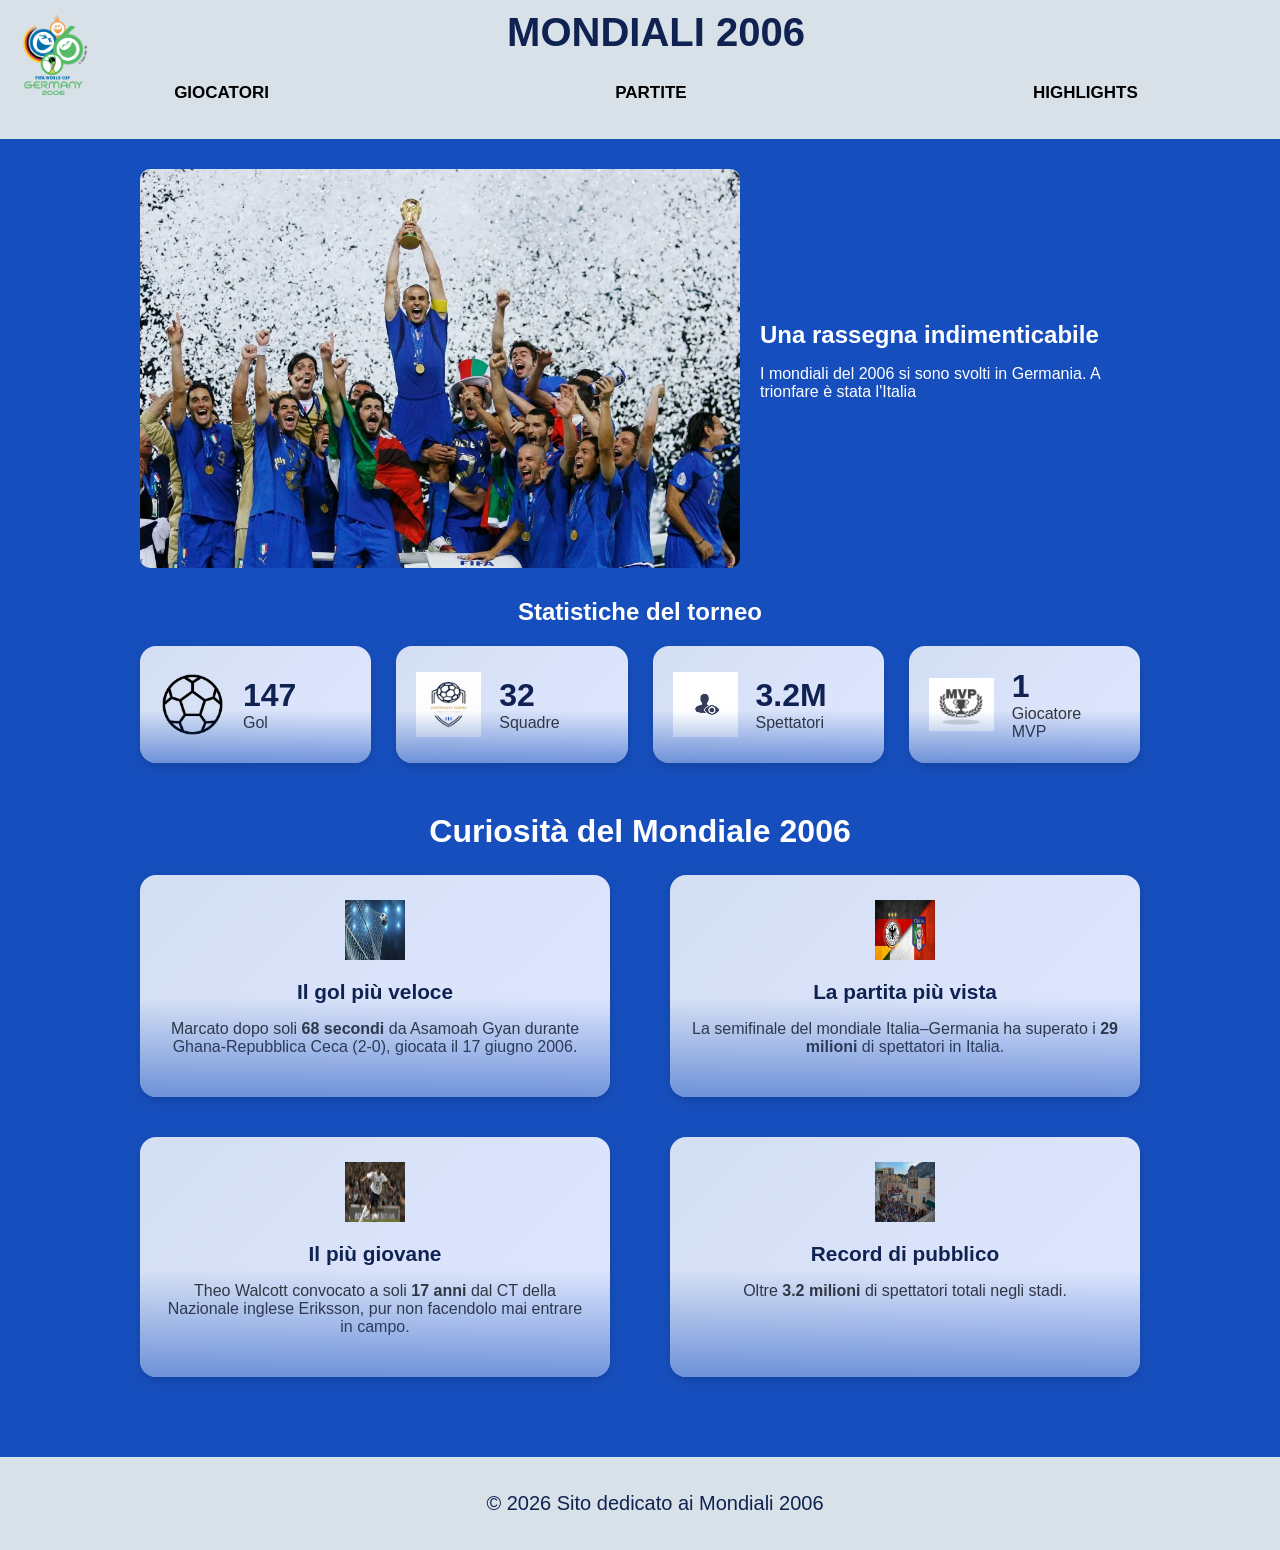
==== commit f8d16b16: "ultime rifiniture per terminare il progetto" ====
--- a/principale/index.html
+++ b/principale/index.html
@@ -21,7 +21,7 @@
                 <img src="../immagini/foto pag home.webp" alt="Germania 2006" class="hero-img"> 
                 <div class="hero-text"> 
                     <h2>Una rassegna indimenticabile</h2> 
-                    <p>I mondiali del 2006 si sono svolti in Germania. Italia campione!</p> 
+                    <p>I mondiali del 2006 si sono svolti in Germania. A trionfare è stata l'Italia</p> 
                 </div> 
             </section>
 
